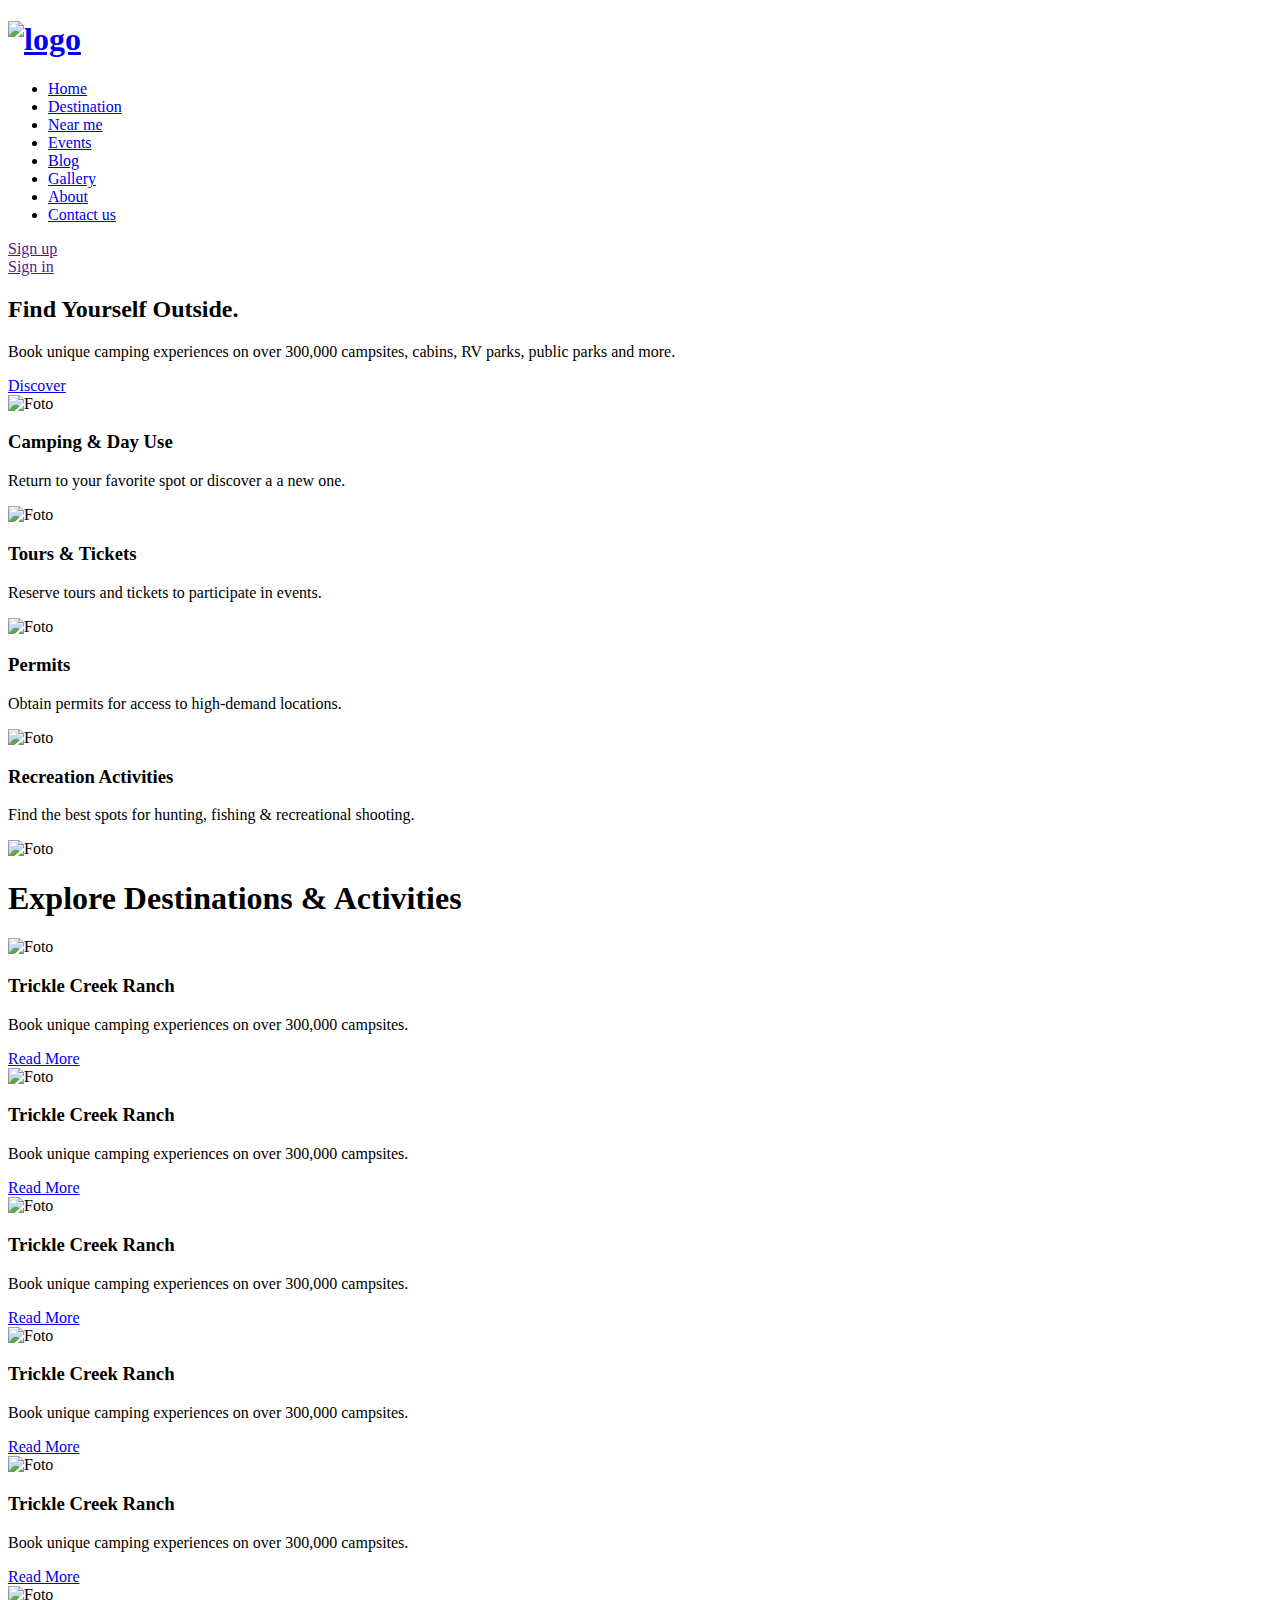
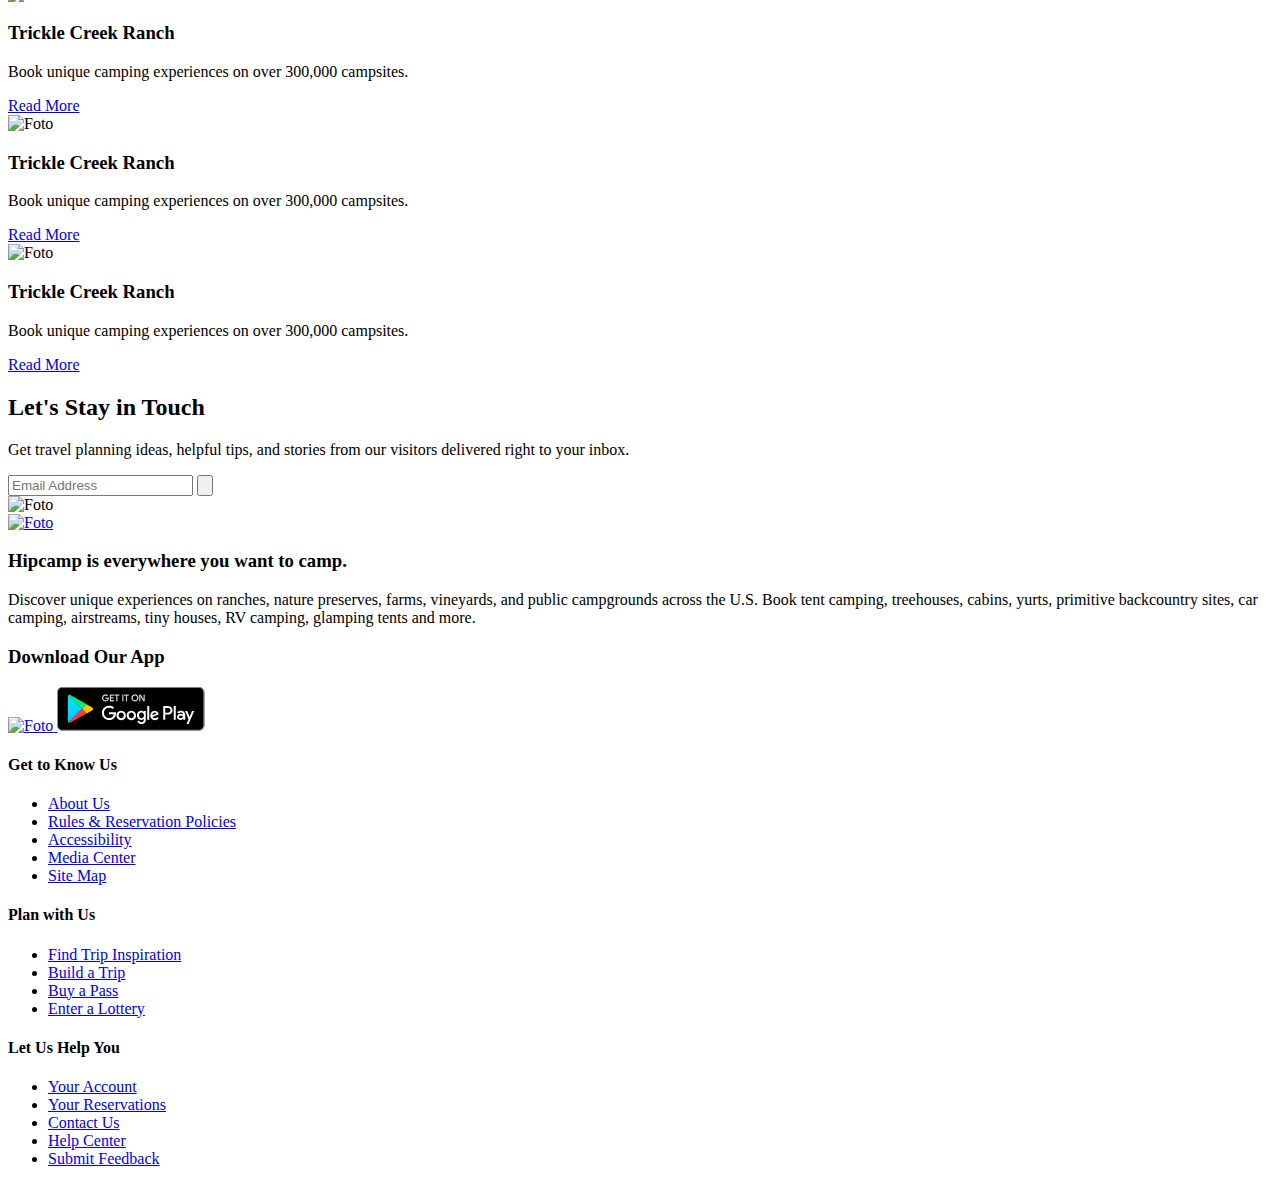
==== day3/index.html @ 6fefdc27 "first commit" ====
<!DOCTYPE html>
<html lang="en">
<head>
    <meta charset="UTF-8">
    <meta name="viewport" content="width=device-width, initial-scale=1.0">
    <title>Camping Page</title>
    <link rel="stylesheet" href="css/style.css">
</head>
<body>
    <header>
        <div class="l-header">
            <div class="l-header__layout l-wrap-inner">
                <div class="l-header__list">
                    <h1>
                        <a href="/" target="_self">
                            <img src="img/header/logo.png" alt="logo">
                        </a>
                    </h1>
                    <nav class="l-header__menu">
                        <ul>
                            <li><a href="#" target="_self" class="is-active">Home</a></li>
                            <li><a href="#" target="_self">Destination</a></li>
                            <li><a href="#" target="_self">Near me</a></li>
                            <li><a href="#" target="_self">Events</a></li>
                            <li><a href="#" target="_self">Blog</a></li>
                            <li><a href="#" target="_self">Gallery</a></li>
                            <li><a href="#" target="_self">About</a></li>
                            <li><a href="#" target="_self">Contact us</a></li>
                        </ul>
                    </nav>
                </div>
                <div class="l-header__signin">
                    <div class="c-btn c-btn--signup"><a href="" target="_self">Sign up</a></div>
                    <div class="c-btn c-btn--signin"><a href="" target="_self">Sign in</a></div>
                </div>
            </div>
        </div>
    </header>
    
    <div class="mainvisual">
        <div class="mainvisual__bloc">
            <h2>Find Yourself Outside.</h2>
            <p>Book unique camping experiences on over 300,000 campsites, cabins, RV parks, public parks and more.</p>
            <div class="c-btn c-btn--discover"><a href="#" target="_self">Discover</a></div>
        </div>
    </div>

    <article class="p-services">
        <div class="l-wrap-inner">
            <div class="l-row">
                <div class="l-row__col">
                    <div class="c-card c-card-inner">
                        <div class="c-card__img">
                            <img src="img/service_1.png" alt="Foto" class="img-auto">
                        </div>
                        <div class="c-card__text">
                            <h3>Camping & Day Use</h3>
                            <p>Return to your favorite spot or discover a a new one.</p>
                        </div>
                    </div>
                </div>
                <div class="l-row__col">
                    <div class="c-card c-card-inner">
                        <div class="c-card__img">
                            <img src="img/service_2.png" alt="Foto" class="img-auto">
                        </div>
                        <div class="c-card__text">
                            <h3>Tours & Tickets</h3>
                            <p>Reserve tours and tickets to participate in events.</p>
                        </div>
                    </div>
                </div>
                <div class="l-row__col">
                    <div class="c-card c-card-inner">
                        <div class="c-card__img">
                            <img src="img/service_3.png" alt="Foto" class="img-auto">
                        </div>
                        <div class="c-card__text">
                            <h3>Permits</h3>
                            <p>Obtain permits for access to high-demand locations.</p>
                        </div>
                    </div>
                </div>
                <div class="l-row__col">
                    <div class="c-card c-card-inner">
                        <div class="c-card__img">
                            <img src="img/service_4.png" alt="Foto" class="img-auto">
                        </div>
                        <div class="c-card__text">
                            <h3>Recreation Activities</h3>
                            <p>Find the best spots for hunting, fishing & recreational shooting.</p>
                        </div>
                    </div>
                </div>    
            </div>
        </div>
    </article>

    <section class="p-destination l-wrap-inner l-my-8">
        <div class="c-title">
           <img src="img/title/title.png" alt="Foto"> 
           <h1>Explore Destinations & Activities</h1>
        </div>

        <div class="l-row">
            <div class="l-row__col">
                <div class="c-card c-card-inner">
                    <div class="c-card__img">
                        <img src="img/zach-betten-K-1.png" alt="Foto">
                    </div>
                    <div class="c-card__text">
                        <h3>Trickle Creek Ranch</h3>
                        <p>Book unique camping experiences on over 300,000 campsites.</p>
                    </div>
                    <div class="c-btn c-btn--more">
                        <a href="#" target="_self">Read More</a>
                    </div>
                </div>
            </div>
            <div class="l-row__col">
                <div class="c-card c-card-inner">
                    <div class="c-card__img">
                        <img src="img/zach-betten-K-1.png" alt="Foto">
                    </div>
                    <div class="c-card__text">
                        <h3>Trickle Creek Ranch</h3>
                        <p>Book unique camping experiences on over 300,000 campsites.</p>
                    </div>
                    <div class="c-btn c-btn--more">
                        <a href="#" target="_self">Read More</a>
                    </div>
                </div>
            </div>
            <div class="l-row__col">
                <div class="c-card c-card-inner">
                    <div class="c-card__img">
                        <img src="img/zach-betten-K-1.png" alt="Foto">
                    </div>
                    <div class="c-card__text">
                        <h3>Trickle Creek Ranch</h3>
                        <p>Book unique camping experiences on over 300,000 campsites.</p>
                    </div>
                    <div class="c-btn c-btn--more">
                        <a href="#" target="_self">Read More</a>
                    </div>
                </div>
            </div>
            <div class="l-row__col">
                <div class="c-card c-card-inner">
                    <div class="c-card__img">
                        <img src="img/zach-betten-K-1.png" alt="Foto">
                    </div>
                    <div class="c-card__text">
                        <h3>Trickle Creek Ranch</h3>
                        <p>Book unique camping experiences on over 300,000 campsites.</p>
                    </div>
                    <div class="c-btn c-btn--more">
                        <a href="#" target="_self">Read More</a>
                    </div>
                </div>
            </div>
            <div class="l-row__col">
                <div class="c-card c-card-inner">
                    <div class="c-card__img">
                        <img src="img/zach-betten-K-1.png" alt="Foto">
                    </div>
                    <div class="c-card__text">
                        <h3>Trickle Creek Ranch</h3>
                        <p>Book unique camping experiences on over 300,000 campsites.</p>
                    </div>
                    <div class="c-btn c-btn--more">
                        <a href="#" target="_self">Read More</a>
                    </div>
                </div>
            </div>
            <div class="l-row__col">
                <div class="c-card c-card-inner">
                    <div class="c-card__img">
                        <img src="img/zach-betten-K-1.png" alt="Foto">
                    </div>
                    <div class="c-card__text">
                        <h3>Trickle Creek Ranch</h3>
                        <p>Book unique camping experiences on over 300,000 campsites.</p>
                    </div>
                    <div class="c-btn c-btn--more">
                        <a href="#" target="_self">Read More</a>
                    </div>
                </div>
            </div>
            <div class="l-row__col">
                <div class="c-card c-card-inner">
                    <div class="c-card__img">
                        <img src="img/zach-betten-K-1.png" alt="Foto">
                    </div>
                    <div class="c-card__text">
                        <h3>Trickle Creek Ranch</h3>
                        <p>Book unique camping experiences on over 300,000 campsites.</p>
                    </div>
                    <div class="c-btn c-btn--more">
                        <a href="#" target="_self">Read More</a>
                    </div>
                </div>
            </div>
            <div class="l-row__col">
                <div class="c-card c-card-inner">
                    <div class="c-card__img">
                        <img src="img/zach-betten-K-1.png" alt="Foto">
                    </div>
                    <div class="c-card__text">
                        <h3>Trickle Creek Ranch</h3>
                        <p>Book unique camping experiences on over 300,000 campsites.</p>
                    </div>
                    <div class="c-btn c-btn--more">
                        <a href="#" target="_self">Read More</a>
                    </div>
                </div>
            </div>
        </div>
    </section>

    <article class="l-wrap-inner">
        <section class="p-form">
            <div class="p-form__left">
                <div class="text">
                    <h2>Let's Stay in Touch</h2>
                    <p>Get travel planning ideas, helpful tips, and stories from our visitors delivered right to your inbox.</p>
                </div>
                <form action="/">
                    <div class="form-input">
                        <input type="text" placeholder="Email Address">
                        <input type="submit" value="">
                    </div>
                </form>
            </div>
            <div class="p-form__right">
                <img src="img/form/tent.png" alt="Foto">
            </div>
        </section>
    </article>

    <div class="c-top-arrow">
        <a href="#" target="_self">
            <img src="img/icon_top.png" alt="Foto">
        </a>
    </div>

    <footer class="l-footer">
        <div class="l-wrap-inner">
            <div class="l-footer__main">
                <div class="l-footer__left">
                    <h3>Hipcamp is everywhere you want to camp.</h3>
                    <p>Discover unique experiences on ranches, nature preserves, farms, vineyards, and public campgrounds across the U.S. Book tent camping, treehouses, cabins, yurts, primitive backcountry sites, car camping, airstreams, tiny houses, RV camping, glamping tents and more.</p>

                    <h3>Download Our App</h3>
                    <div class="app">
                        <a href="#" target="_self">
                            <img src="img/download-on-the-app-store-apple-1.png" alt="Foto">
                        </a>
                        <a href="#" target="_self">
                            <img src="img/google-play-badge.png" alt="Foto">
                        </a>
                    </div>
                </div>
                <div class="l-footer__right">
                    <div class="l-footer__list">
                        <h4>Get to Know Us</h4>
                        <ul>
                            <li><a href="#" target="_self">About Us</a></li>
                            <li><a href="#" target="_self">Rules & Reservation Policies</a></li>
                            <li><a href="#" target="_self">Accessibility</a></li>
                            <li><a href="#" target="_self">Media Center</a></li>
                            <li><a href="#" target="_self">Site Map</a></li>
                        </ul>
                    </div>
                    <div class="l-footer__list">
                        <h4>Plan with Us</h4>
                        <ul>
                          <li><a href="#" target="_self">Find Trip Inspiration</a></li>
                          <li><a href="#" target="_self">Build a Trip</a></li>
                          <li><a href="#" target="_self">Buy a Pass</a></li>
                          <li><a href="#" target="_self">Enter a Lottery</a></li>
                        </ul>
                    </div>
                    <div class="l-footer__list">
                        <h4>Let Us Help You</h4>
                          <ul>
                            <li><a href="#" target="_self">Your Account</a></li>
                            <li><a href="#" target="_self">Your Reservations</a></li>
                            <li><a href="#" target="_self">Contact Us</a></li>
                            <li><a href="#" target="_self">Help Center</a></li>
                            <li><a href="#" target="_self">Submit Feedback</a></li>
                          </ul>
                    </div>
                </div>
            </div>
        </div>
    </footer>
</body>
</html>
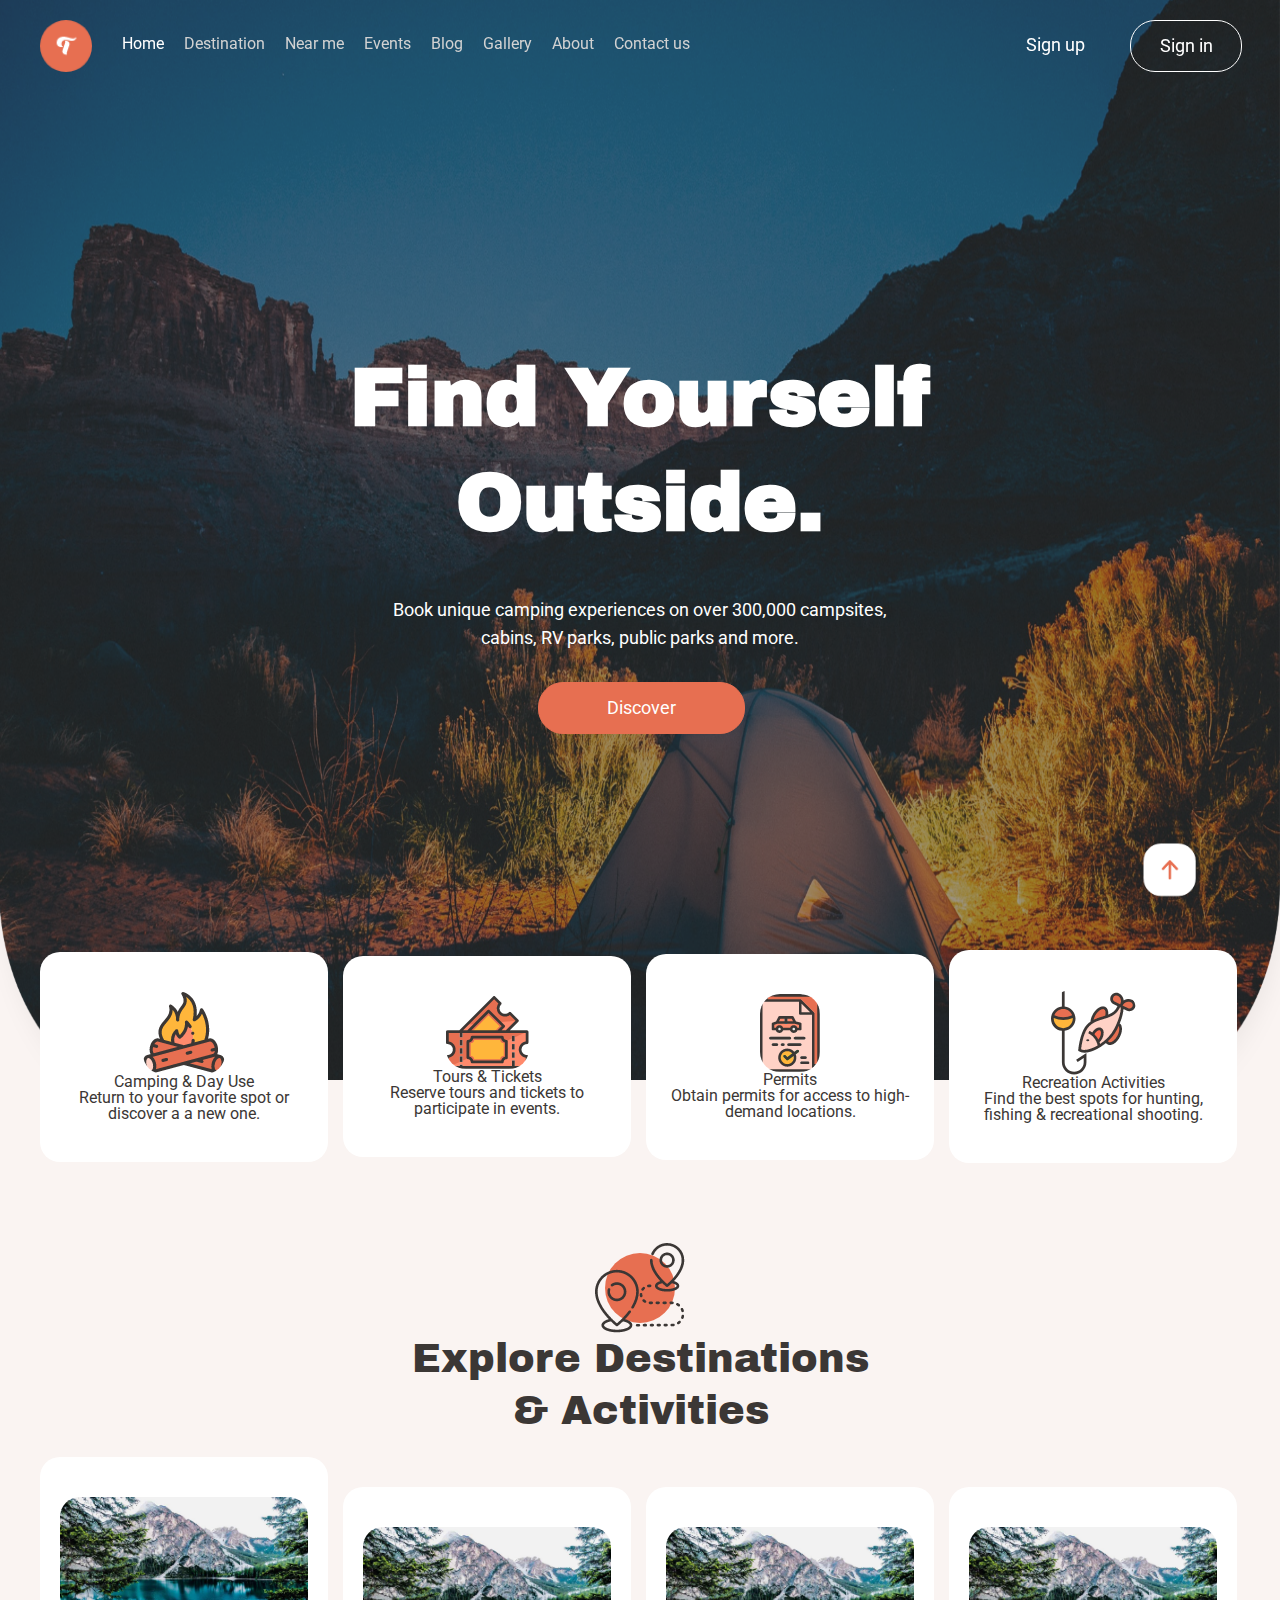
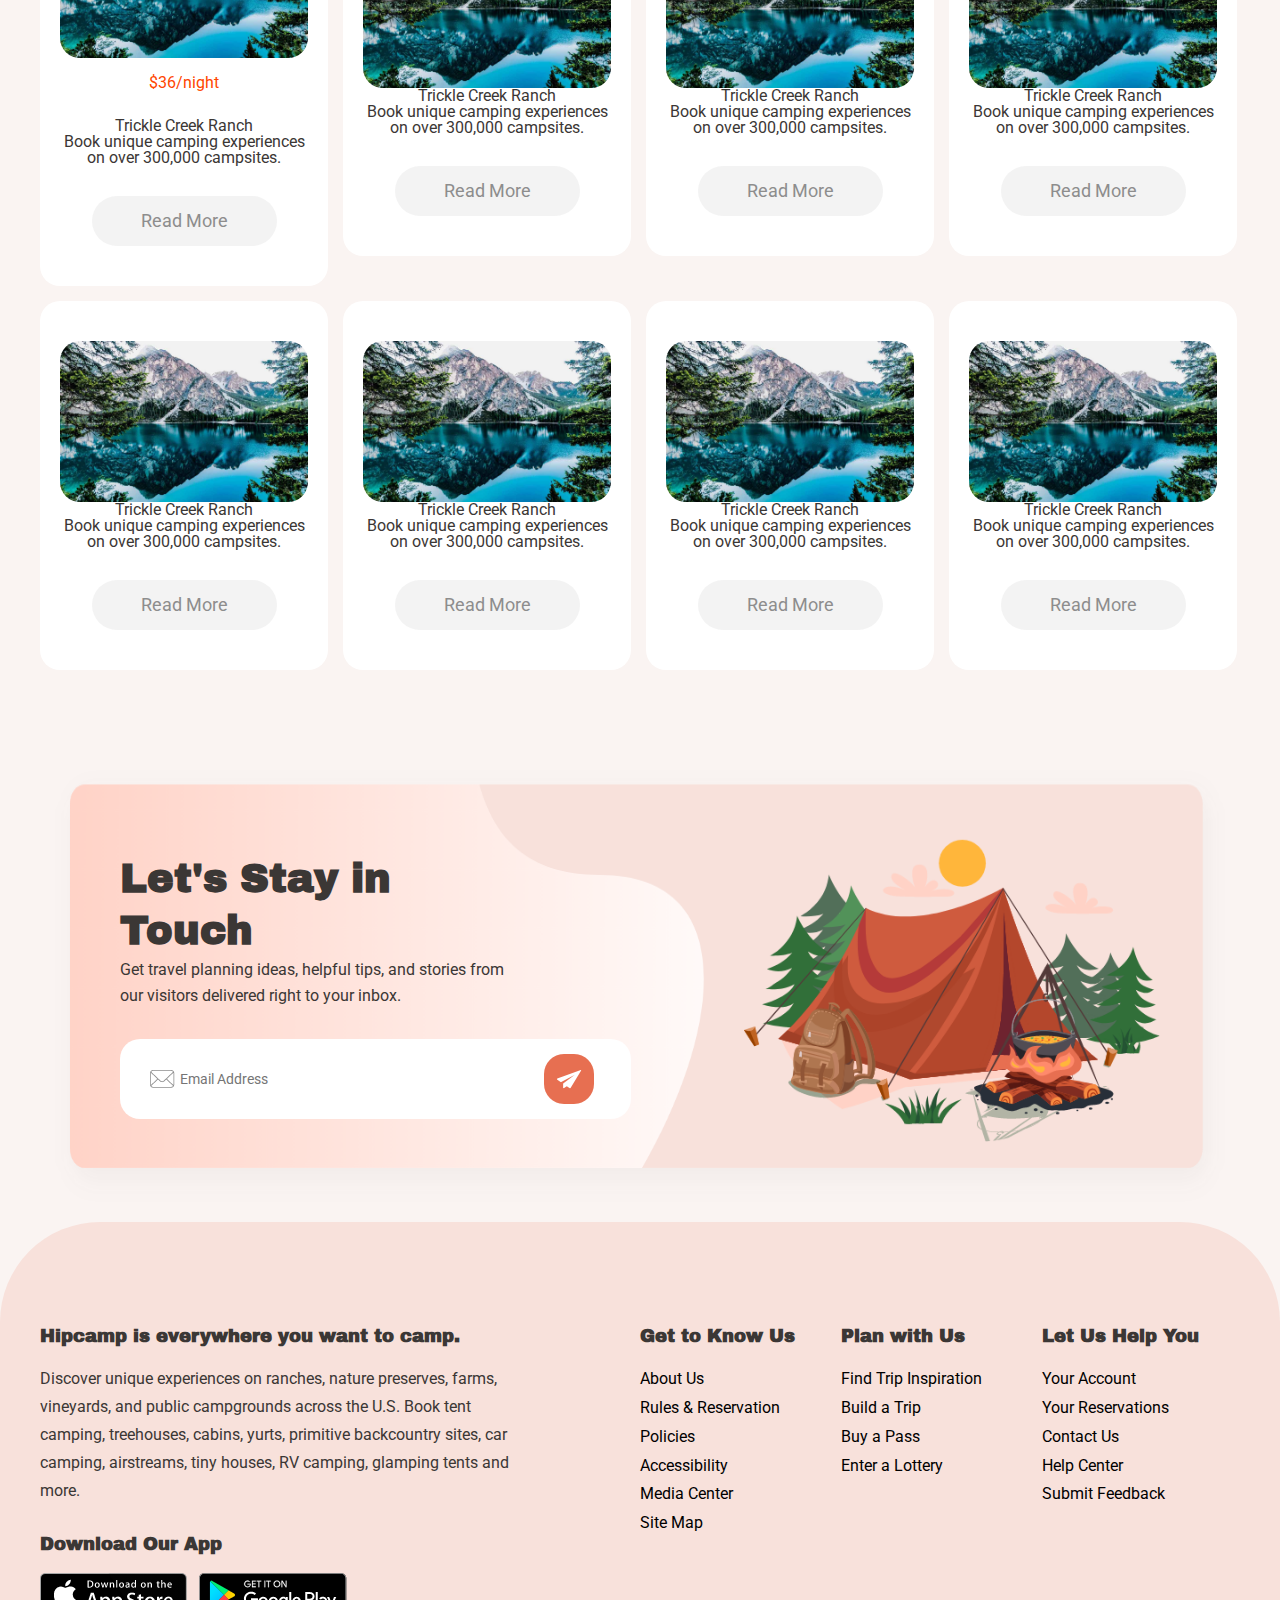
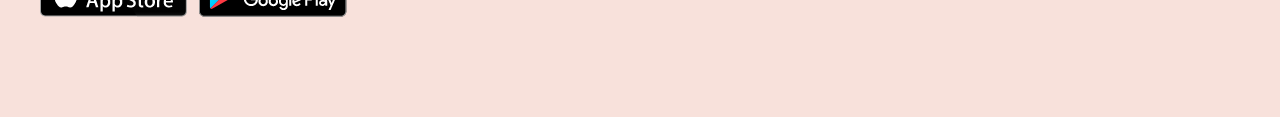
==== commit a24b2b67: "fourth commit" ====
--- a/day3/index.html
+++ b/day3/index.html
@@ -44,199 +44,207 @@
             <div class="c-btn c-btn--discover"><a href="#" target="_self">Discover</a></div>
         </div>
     </div>
-
-    <article class="p-services">
-        <div class="l-wrap-inner">
+    
+    <main>
+        <article class="p-services">
+            <div class="l-wrap-inner">
+                <div class="l-row">
+                    <div class="l-row__col">
+                        <div class="c-card c-card-inner">
+                            <div class="c-card__img">
+                                <img src="img/service_1.png" alt="Foto" class="img-auto">
+                            </div>
+                            <div class="c-card__text">
+                                <h3>Camping & Day Use</h3>
+                                <p>Return to your favorite spot or discover a a new one.</p>
+                            </div>
+                        </div>
+                    </div>
+                    <div class="l-row__col">
+                        <div class="c-card c-card-inner">
+                            <div class="c-card__img">
+                                <img src="img/service_2.png" alt="Foto" class="img-auto">
+                            </div>
+                            <div class="c-card__text">
+                                <h3>Tours & Tickets</h3>
+                                <p>Reserve tours and tickets to participate in events.</p>
+                            </div>
+                        </div>
+                    </div>
+                    <div class="l-row__col">
+                        <div class="c-card c-card-inner">
+                            <div class="c-card__img">
+                                <img src="img/service_3.png" alt="Foto" class="img-auto">
+                            </div>
+                            <div class="c-card__text">
+                                <h3>Permits</h3>
+                                <p>Obtain permits for access to high-demand locations.</p>
+                            </div>
+                        </div>
+                    </div>
+                    <div class="l-row__col">
+                        <div class="c-card c-card-inner">
+                            <div class="c-card__img">
+                                <img src="img/service_4.png" alt="Foto" class="img-auto">
+                            </div>
+                            <div class="c-card__text">
+                                <h3>Recreation Activities</h3>
+                                <p>Find the best spots for hunting, fishing & recreational shooting.</p>
+                            </div>
+                        </div>
+                    </div>    
+                </div>
+            </div>
+        </article>
+
+        <section class="p-destination l-wrap-inner l-my-8">
+            <div class="c-title">
+            <img src="img/title/title.png" alt="Foto"> 
+            <h1>Explore Destinations & Activities</h1>
+            </div>
+
             <div class="l-row">
                 <div class="l-row__col">
                     <div class="c-card c-card-inner">
                         <div class="c-card__img">
-                            <img src="img/service_1.png" alt="Foto" class="img-auto">
-                        </div>
-                        <div class="c-card__text">
-                            <h3>Camping & Day Use</h3>
-                            <p>Return to your favorite spot or discover a a new one.</p>
-                        </div>
-                    </div>
-                </div>
-                <div class="l-row__col">
-                    <div class="c-card c-card-inner">
-                        <div class="c-card__img">
-                            <img src="img/service_2.png" alt="Foto" class="img-auto">
-                        </div>
-                        <div class="c-card__text">
-                            <h3>Tours & Tickets</h3>
-                            <p>Reserve tours and tickets to participate in events.</p>
-                        </div>
-                    </div>
-                </div>
-                <div class="l-row__col">
-                    <div class="c-card c-card-inner">
-                        <div class="c-card__img">
-                            <img src="img/service_3.png" alt="Foto" class="img-auto">
-                        </div>
-                        <div class="c-card__text">
-                            <h3>Permits</h3>
-                            <p>Obtain permits for access to high-demand locations.</p>
-                        </div>
-                    </div>
-                </div>
-                <div class="l-row__col">
-                    <div class="c-card c-card-inner">
-                        <div class="c-card__img">
-                            <img src="img/service_4.png" alt="Foto" class="img-auto">
-                        </div>
-                        <div class="c-card__text">
-                            <h3>Recreation Activities</h3>
-                            <p>Find the best spots for hunting, fishing & recreational shooting.</p>
-                        </div>
-                    </div>
-                </div>    
-            </div>
-        </div>
-    </article>
-
-    <section class="p-destination l-wrap-inner l-my-8">
-        <div class="c-title">
-           <img src="img/title/title.png" alt="Foto"> 
-           <h1>Explore Destinations & Activities</h1>
-        </div>
-
-        <div class="l-row">
-            <div class="l-row__col">
-                <div class="c-card c-card-inner">
-                    <div class="c-card__img">
-                        <img src="img/zach-betten-K-1.png" alt="Foto">
-                    </div>
-                    <div class="c-card__text">
-                        <h3>Trickle Creek Ranch</h3>
-                        <p>Book unique camping experiences on over 300,000 campsites.</p>
-                    </div>
-                    <div class="c-btn c-btn--more">
-                        <a href="#" target="_self">Read More</a>
-                    </div>
-                </div>
-            </div>
-            <div class="l-row__col">
-                <div class="c-card c-card-inner">
-                    <div class="c-card__img">
-                        <img src="img/zach-betten-K-1.png" alt="Foto">
-                    </div>
-                    <div class="c-card__text">
-                        <h3>Trickle Creek Ranch</h3>
-                        <p>Book unique camping experiences on over 300,000 campsites.</p>
-                    </div>
-                    <div class="c-btn c-btn--more">
-                        <a href="#" target="_self">Read More</a>
-                    </div>
-                </div>
-            </div>
-            <div class="l-row__col">
-                <div class="c-card c-card-inner">
-                    <div class="c-card__img">
-                        <img src="img/zach-betten-K-1.png" alt="Foto">
-                    </div>
-                    <div class="c-card__text">
-                        <h3>Trickle Creek Ranch</h3>
-                        <p>Book unique camping experiences on over 300,000 campsites.</p>
-                    </div>
-                    <div class="c-btn c-btn--more">
-                        <a href="#" target="_self">Read More</a>
-                    </div>
-                </div>
-            </div>
-            <div class="l-row__col">
-                <div class="c-card c-card-inner">
-                    <div class="c-card__img">
-                        <img src="img/zach-betten-K-1.png" alt="Foto">
-                    </div>
-                    <div class="c-card__text">
-                        <h3>Trickle Creek Ranch</h3>
-                        <p>Book unique camping experiences on over 300,000 campsites.</p>
-                    </div>
-                    <div class="c-btn c-btn--more">
-                        <a href="#" target="_self">Read More</a>
-                    </div>
-                </div>
-            </div>
-            <div class="l-row__col">
-                <div class="c-card c-card-inner">
-                    <div class="c-card__img">
-                        <img src="img/zach-betten-K-1.png" alt="Foto">
-                    </div>
-                    <div class="c-card__text">
-                        <h3>Trickle Creek Ranch</h3>
-                        <p>Book unique camping experiences on over 300,000 campsites.</p>
-                    </div>
-                    <div class="c-btn c-btn--more">
-                        <a href="#" target="_self">Read More</a>
-                    </div>
-                </div>
-            </div>
-            <div class="l-row__col">
-                <div class="c-card c-card-inner">
-                    <div class="c-card__img">
-                        <img src="img/zach-betten-K-1.png" alt="Foto">
-                    </div>
-                    <div class="c-card__text">
-                        <h3>Trickle Creek Ranch</h3>
-                        <p>Book unique camping experiences on over 300,000 campsites.</p>
-                    </div>
-                    <div class="c-btn c-btn--more">
-                        <a href="#" target="_self">Read More</a>
-                    </div>
-                </div>
-            </div>
-            <div class="l-row__col">
-                <div class="c-card c-card-inner">
-                    <div class="c-card__img">
-                        <img src="img/zach-betten-K-1.png" alt="Foto">
-                    </div>
-                    <div class="c-card__text">
-                        <h3>Trickle Creek Ranch</h3>
-                        <p>Book unique camping experiences on over 300,000 campsites.</p>
-                    </div>
-                    <div class="c-btn c-btn--more">
-                        <a href="#" target="_self">Read More</a>
-                    </div>
-                </div>
-            </div>
-            <div class="l-row__col">
-                <div class="c-card c-card-inner">
-                    <div class="c-card__img">
-                        <img src="img/zach-betten-K-1.png" alt="Foto">
-                    </div>
-                    <div class="c-card__text">
-                        <h3>Trickle Creek Ranch</h3>
-                        <p>Book unique camping experiences on over 300,000 campsites.</p>
-                    </div>
-                    <div class="c-btn c-btn--more">
-                        <a href="#" target="_self">Read More</a>
-                    </div>
-                </div>
-            </div>
-        </div>
-    </section>
-
-    <article class="l-wrap-inner">
-        <section class="p-form">
-            <div class="p-form__left">
-                <div class="text">
-                    <h2>Let's Stay in Touch</h2>
-                    <p>Get travel planning ideas, helpful tips, and stories from our visitors delivered right to your inbox.</p>
-                </div>
-                <form action="/">
-                    <div class="form-input">
-                        <input type="text" placeholder="Email Address">
-                        <input type="submit" value="">
-                    </div>
-                </form>
-            </div>
-            <div class="p-form__right">
-                <img src="img/form/tent.png" alt="Foto">
+                            <img src="img/zach-betten-K-1.png" alt="Foto">
+                            <div class="icon">
+                                <a href="#" target="_self">
+                                    <img src="img/card/fav_off.png" alt="Icon" class="img-auto">
+                                </a>
+                            </div>
+                            <h4 class="price">$36/night</h4>
+                        </div>
+                        <div class="c-card__text">
+                            <h3>Trickle Creek Ranch</h3>
+                            <p>Book unique camping experiences on over 300,000 campsites.</p>
+                        </div>
+                        <div class="c-btn c-btn--more">
+                            <a href="#" target="_self">Read More</a>
+                        </div>
+                    </div>
+                </div>
+                <div class="l-row__col">
+                    <div class="c-card c-card-inner">
+                        <div class="c-card__img">
+                            <img src="img/zach-betten-K-1.png" alt="Foto">
+                        </div>
+                        <div class="c-card__text">
+                            <h3>Trickle Creek Ranch</h3>
+                            <p>Book unique camping experiences on over 300,000 campsites.</p>
+                        </div>
+                        <div class="c-btn c-btn--more">
+                            <a href="#" target="_self">Read More</a>
+                        </div>
+                    </div>
+                </div>
+                <div class="l-row__col">
+                    <div class="c-card c-card-inner">
+                        <div class="c-card__img">
+                            <img src="img/zach-betten-K-1.png" alt="Foto">
+                        </div>
+                        <div class="c-card__text">
+                            <h3>Trickle Creek Ranch</h3>
+                            <p>Book unique camping experiences on over 300,000 campsites.</p>
+                        </div>
+                        <div class="c-btn c-btn--more">
+                            <a href="#" target="_self">Read More</a>
+                        </div>
+                    </div>
+                </div>
+                <div class="l-row__col">
+                    <div class="c-card c-card-inner">
+                        <div class="c-card__img">
+                            <img src="img/zach-betten-K-1.png" alt="Foto">
+                        </div>
+                        <div class="c-card__text">
+                            <h3>Trickle Creek Ranch</h3>
+                            <p>Book unique camping experiences on over 300,000 campsites.</p>
+                        </div>
+                        <div class="c-btn c-btn--more">
+                            <a href="#" target="_self">Read More</a>
+                        </div>
+                    </div>
+                </div>
+                <div class="l-row__col">
+                    <div class="c-card c-card-inner">
+                        <div class="c-card__img">
+                            <img src="img/zach-betten-K-1.png" alt="Foto">
+                        </div>
+                        <div class="c-card__text">
+                            <h3>Trickle Creek Ranch</h3>
+                            <p>Book unique camping experiences on over 300,000 campsites.</p>
+                        </div>
+                        <div class="c-btn c-btn--more">
+                            <a href="#" target="_self">Read More</a>
+                        </div>
+                    </div>
+                </div>
+                <div class="l-row__col">
+                    <div class="c-card c-card-inner">
+                        <div class="c-card__img">
+                            <img src="img/zach-betten-K-1.png" alt="Foto">
+                        </div>
+                        <div class="c-card__text">
+                            <h3>Trickle Creek Ranch</h3>
+                            <p>Book unique camping experiences on over 300,000 campsites.</p>
+                        </div>
+                        <div class="c-btn c-btn--more">
+                            <a href="#" target="_self">Read More</a>
+                        </div>
+                    </div>
+                </div>
+                <div class="l-row__col">
+                    <div class="c-card c-card-inner">
+                        <div class="c-card__img">
+                            <img src="img/zach-betten-K-1.png" alt="Foto">
+                        </div>
+                        <div class="c-card__text">
+                            <h3>Trickle Creek Ranch</h3>
+                            <p>Book unique camping experiences on over 300,000 campsites.</p>
+                        </div>
+                        <div class="c-btn c-btn--more">
+                            <a href="#" target="_self">Read More</a>
+                        </div>
+                    </div>
+                </div>
+                <div class="l-row__col">
+                    <div class="c-card c-card-inner">
+                        <div class="c-card__img">
+                            <img src="img/zach-betten-K-1.png" alt="Foto">
+                        </div>
+                        <div class="c-card__text">
+                            <h3>Trickle Creek Ranch</h3>
+                            <p>Book unique camping experiences on over 300,000 campsites.</p>
+                        </div>
+                        <div class="c-btn c-btn--more">
+                            <a href="#" target="_self">Read More</a>
+                        </div>
+                    </div>
+                </div>
             </div>
         </section>
-    </article>
+
+        <article class="l-wrap-inner">
+            <section class="p-form">
+                <div class="p-form__left">
+                    <div class="text">
+                        <h2>Let's Stay in Touch</h2>
+                        <p>Get travel planning ideas, helpful tips, and stories from our visitors delivered right to your inbox.</p>
+                    </div>
+                    <form action="/">
+                        <div class="form-input">
+                            <input type="text" placeholder="Email Address">
+                            <input type="submit" value="">
+                        </div>
+                    </form>
+                </div>
+                <div class="p-form__right">
+                    <img src="img/form/tent.png" alt="Foto">
+                </div>
+            </section>
+        </article>   
+    </main>
 
     <div class="c-top-arrow">
         <a href="#" target="_self">
@@ -253,12 +261,19 @@
 
                     <h3>Download Our App</h3>
                     <div class="app">
-                        <a href="#" target="_self">
-                            <img src="img/download-on-the-app-store-apple-1.png" alt="Foto">
-                        </a>
-                        <a href="#" target="_self">
-                            <img src="img/google-play-badge.png" alt="Foto">
-                        </a>
+                        <ul>
+                            <li>
+                                <a href="#" target="_self">
+                                    <img src="img/download-on-the-app-store-apple-1.png" alt="Foto">
+                                </a>
+                            </li>
+                            <li>
+                                <a href="#" target="_self">
+                                    <img src="img/google-play-badge.png" alt="Foto">
+                                </a>
+                            </li>
+                        </ul>
+                        
                     </div>
                 </div>
                 <div class="l-footer__right">
--- a/day3/css/style.css
+++ b/day3/css/style.css
@@ -0,0 +1,490 @@
+/**
+ * Minified by jsDelivr using clean-css v5.3.2.
+ * Original file: /npm/reset-css@5.0.2/reset.css
+ *
+ * Do NOT use SRI with dynamically generated files! More information: https://www.jsdelivr.com/using-sri-with-dynamic-files
+ */
+@import url("https://fonts.googleapis.com/css2?family=Archivo+Black&family=Roboto:wght@400;500&display=swap");
+a,
+abbr,
+acronym,
+address,
+applet,
+article,
+aside,
+audio,
+b,
+big,
+blockquote,
+body,
+canvas,
+caption,
+center,
+cite,
+code,
+dd,
+del,
+details,
+dfn,
+div,
+dl,
+dt,
+em,
+embed,
+fieldset,
+figcaption,
+figure,
+footer,
+form,
+h1,
+h2,
+h3,
+h4,
+h5,
+h6,
+header,
+hgroup,
+html,
+i,
+iframe,
+img,
+ins,
+kbd,
+label,
+legend,
+li,
+main,
+mark,
+menu,
+nav,
+object,
+ol,
+output,
+p,
+pre,
+q,
+ruby,
+s,
+samp,
+section,
+small,
+span,
+strike,
+strong,
+sub,
+summary,
+sup,
+table,
+tbody,
+td,
+tfoot,
+th,
+thead,
+time,
+tr,
+tt,
+u,
+ul,
+var,
+video {
+  margin: 0;
+  padding: 0;
+  border: 0;
+  font-size: 100%;
+  font: inherit;
+  vertical-align: baseline;
+}
+
+article,
+aside,
+details,
+figcaption,
+figure,
+footer,
+header,
+hgroup,
+main,
+menu,
+nav,
+section {
+  display: block;
+}
+
+[hidden] {
+  display: none;
+}
+
+body {
+  line-height: 1;
+}
+
+menu,
+ol,
+ul {
+  list-style: none;
+}
+
+blockquote,
+q {
+  quotes: none;
+}
+
+blockquote:after,
+blockquote:before,
+q:after,
+q:before {
+  content: "";
+  content: none;
+}
+
+table {
+  border-collapse: collapse;
+  border-spacing: 0;
+}
+
+
+a {
+  text-decoration: none;
+  color: #000;
+}
+
+img {
+  display: block;
+  width: 100%;
+  height: 100%;
+}
+
+body {
+  color: #3b3735;
+  background: #faf4f2;
+  font-family: "Roboto", sans-serif;
+}
+
+.l-header {
+  position: fixed;
+  width: 100%;
+  padding: 20px 0;
+  z-index: 3;
+}
+.l-header__layout {
+  display: flex;
+  justify-content: space-between;
+}
+.l-header__list {
+  display: flex;
+  justify-content: flex-start;
+  width: 60%;
+}
+.l-header__list h1 {
+  margin-right: 20px;
+}
+.l-header__menu ul {
+  display: flex;
+  justify-content: flex-start;
+  padding: 16px 0;
+}
+.l-header__menu ul li a {
+  font-family: "Roboto", sans-serif;
+  font-size: 16px;
+  font-weight: 400;
+  color: #d2d2d2;
+  padding: 0 10px;
+}
+.l-header__menu ul li a.is-active {
+  color: #fff;
+}
+.l-header__signin {
+  width: 20%;
+  display: flex;
+  justify-content: space-between;
+}
+
+@media (min-width: 1400px) {
+  .l-header__menu ul li a {
+    font-size: 18px;
+  }
+}
+.l-wrap-inner {
+  max-width: 1200px;
+  margin: 0 auto;
+}
+
+.l-row {
+  display: flex;
+  align-items: center;
+  flex-wrap: wrap;
+  gap: 15px 15px;
+}
+.l-row__col {
+  width: 24%;
+}
+
+.l-my-8 {
+  margin-top: 80px;
+  margin-bottom: 80px;
+}
+
+@media (min-width: 1400px) {
+  .l-wrap-inner {
+    max-width: 1518px;
+  }
+}
+.l-footer {
+  background-color: #f8e1db;
+  border-radius: 100px 100px 0 0;
+  padding: 100px 0;
+}
+.l-footer .l-footer__main {
+  display: flex;
+  justify-content: space-between;
+  flex-wrap: wrap;
+}
+.l-footer__left {
+  width: 40%;
+}
+.l-footer__left h3 {
+  font-family: "Archivo Black", sans-serif;
+  font-size: 18px;
+  font-weight: 900;
+  line-height: 28px;
+  color: #3b3735;
+  margin-bottom: 15px;
+}
+.l-footer__left p {
+  line-height: 28px;
+  margin-bottom: 25px;
+}
+.l-footer__left .app ul {
+  display: flex;
+}
+.l-footer__left .app ul li:last-child {
+  margin-left: 12px;
+}
+.l-footer__left .app ul li a img {
+  width: auto;
+}
+.l-footer__right {
+  width: 50%;
+  display: flex;
+  justify-content: space-between;
+}
+.l-footer__list {
+  width: 33%;
+}
+.l-footer__list h4 {
+  font-family: "Archivo Black", sans-serif;
+  font-size: 18px;
+  font-weight: 900;
+  line-height: 28px;
+  color: #3b3735;
+  margin-bottom: 15px;
+}
+.l-footer__list ul {
+  line-height: 1.8;
+}
+.l-footer__list ul li a:hover {
+  opacity: 0.6;
+}
+
+.mainvisual {
+  background: url("../img/mainvisual/mainvisual_bg.png");
+  background-size: 100% 100%;
+  height: 1080px;
+  display: flex;
+  align-items: center;
+  justify-content: center;
+}
+.mainvisual__bloc {
+  max-width: 600px;
+  text-align: center;
+}
+.mainvisual__bloc h2 {
+  font-family: "Archivo Black", sans-serif;
+  font-size: 81px;
+  font-weight: 900;
+  line-height: 1.3;
+  color: #fff;
+  margin-bottom: 40px;
+}
+.mainvisual__bloc p {
+  font-family: "Roboto", sans-serif;
+  font-size: 18px;
+  line-height: 28px;
+  color: #fff;
+  margin: 30px;
+}
+
+.p-services {
+  margin-top: -130px;
+}
+
+.p-form {
+  background: url("../img/form/form_bg.png") no-repeat center;
+  background-size: 100% 100%;
+  padding: 80px;
+  max-width: calc(100% - 160px);
+  display: flex;
+  justify-content: space-between;
+  align-items: center;
+}
+.p-form__left {
+  width: 47%;
+}
+.p-form__left .text {
+  padding-right: 100px;
+  margin-bottom: 30px;
+}
+.p-form__left .text h2 {
+  font-family: "Archivo Black", sans-serif;
+  font-size: 40px;
+  font-weight: 900;
+  line-height: 1.3;
+  color: #3b3735;
+}
+.p-form__left .text p {
+  line-height: 26px;
+}
+.p-form__left .form-input {
+  position: relative;
+}
+.p-form__left .form-input input[type=text] {
+  display: block;
+  width: 80%;
+  font-family: "Roboto", sans-serif;
+  font-size: 14px;
+  height: 80px;
+  border-radius: 20px;
+  border: 0 none;
+  padding: 0 60px;
+  outline: none;
+  background: #fff url("../img/form/mail.png") no-repeat center;
+  background-position: 30px;
+}
+.p-form__left .form-input input[type=submit] {
+  border: 0 none;
+  width: 80px;
+  height: 80px;
+  background: url("../img/form/icon.png") no-repeat center;
+  background-size: 50px 50px;
+  cursor: pointer;
+  outline: none;
+  position: absolute;
+  top: 0;
+  right: 0;
+}
+.p-form__right {
+  width: 40%;
+}
+
+.c-btn {
+  width: 100%;
+  max-width: 130px;
+  margin: 0 auto;
+}
+.c-btn a {
+  font-family: "Roboto", sans-serif;
+  font-size: 18px;
+  line-height: 28px;
+  display: block;
+  text-align: center;
+  width: 100%;
+  color: #fff;
+  border: 1px solid #fff;
+  border-radius: 25px;
+  padding: 11px 0;
+}
+.c-btn--signup {
+  margin-right: 20px;
+}
+.c-btn--signup a {
+  border: 0 none;
+}
+.c-btn--discover, .c-btn--view {
+  max-width: 205px;
+}
+.c-btn--discover a, .c-btn--view a {
+  background: #e76f51;
+  border: 1px solid #e76f51;
+}
+.c-btn--more {
+  max-width: 185px;
+  margin-top: 30px;
+}
+.c-btn--more a {
+  background: rgba(141, 141, 141, 0.1019607843);
+  border: 0 none;
+  color: #8d8d8d;
+}
+
+.c-title {
+  text-align: center;
+  margin: 0 auto 20px;
+  max-width: 460px;
+}
+.c-title img {
+  width: auto;
+  margin: 0 auto;
+}
+.c-title h1 {
+  font-family: "Archivo Black", sans-serif;
+  font-size: 40px;
+  color: #3b3735;
+  line-height: 1.3;
+}
+
+.c-card {
+  border-radius: 20px;
+  text-align: center;
+  background-color: #fff;
+}
+.c-card__img {
+  border-radius: 20px;
+}
+.c-card__img img {
+  margin: 0 auto;
+  border-radius: 20px;
+}
+.c-card__img .price {
+  width: 145px;
+  height: 50px;
+  line-height: 50px;
+  color: #ff4500;
+  border-radius: 15px;
+  text-align: center;
+  background-color: #fff;
+  margin: -25px auto 0;
+  position: relative;
+  margin-bottom: 10px;
+}
+.c-card__img__text h3 {
+  font-family: "Archivo Black", sans-serif;
+  font-size: 18px;
+  line-height: 28px;
+  margin: 14px 0 5px;
+}
+.c-card__img__text p {
+  line-height: 26px;
+}
+
+.c-card-inner {
+  padding: 40px 20px;
+}
+
+.img-auto {
+  width: auto;
+}
+
+.c-top-arrow {
+  position: sticky;
+  bottom: 0;
+}
+.c-top-arrow a {
+  width: 60px;
+  height: 60px;
+  position: absolute;
+  bottom: 0;
+  right: 80px;
+}
+.c-top-arrow a img {
+  width: auto;
+}/*# sourceMappingURL=style.css.map */